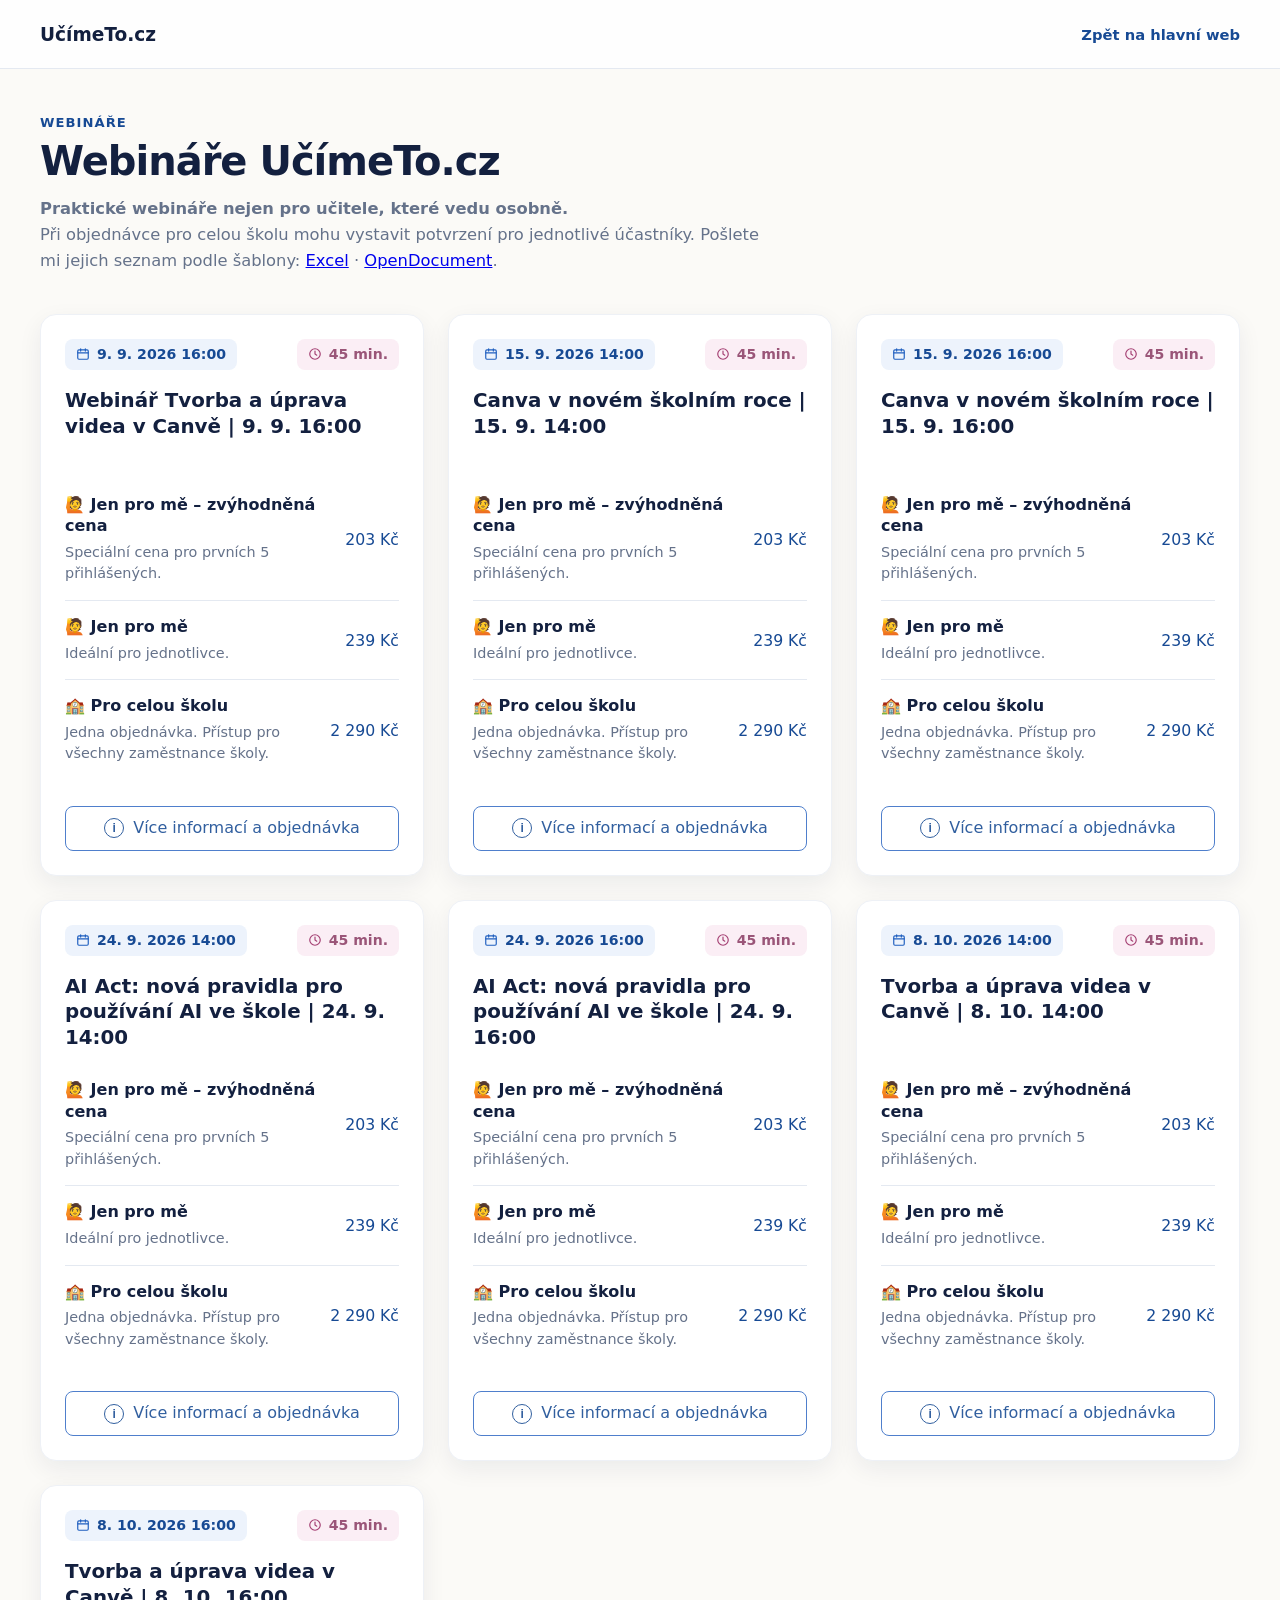
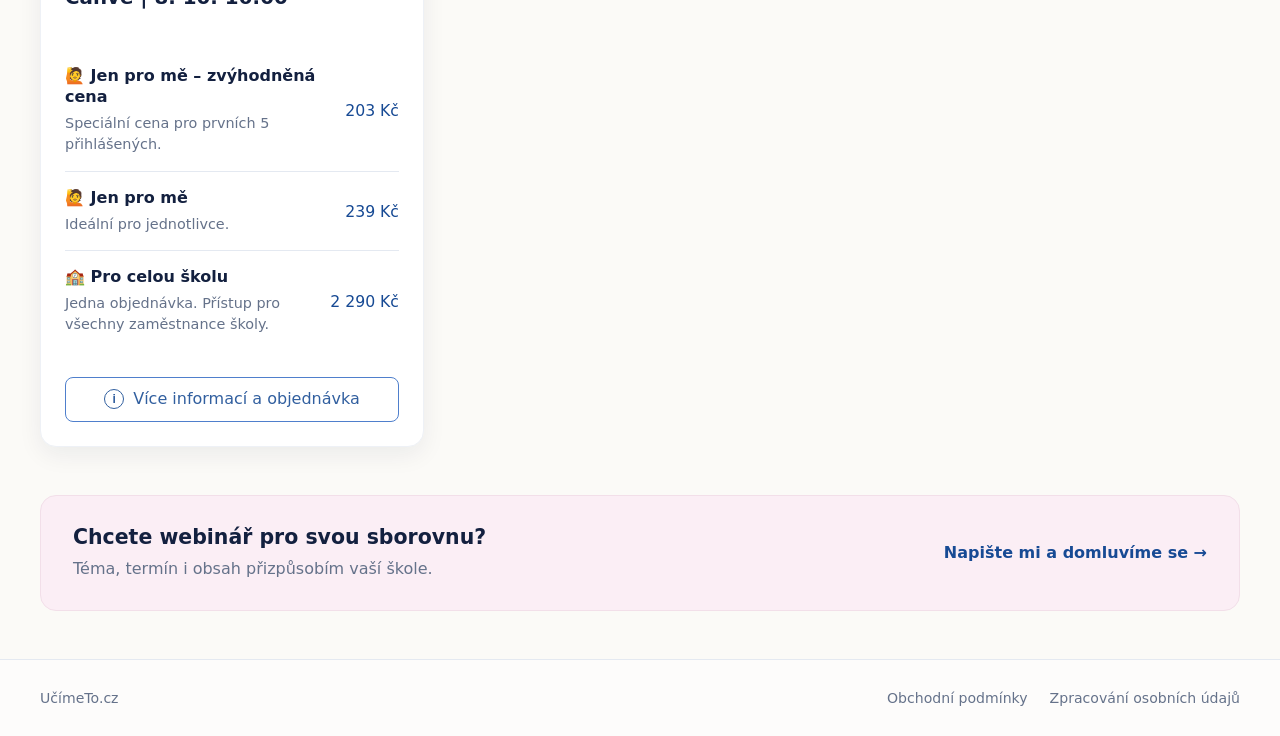
==== eshop/index.html @ ca3f1096 "Aktualizace e-shopu s webináři" ====
<!doctype html>
<html lang="cs">
<head>
  <meta charset="utf-8">
  <meta name="viewport" content="width=device-width, initial-scale=1">
  <title>Webináře | UčímeTo.cz</title>
  <link rel="stylesheet" href="css/style.css">
</head>
<body>
  <header class="site-header">
    <div class="site-header-inner">
      <a class="site-brand" href="https://ucimeto.cz/">UčímeTo.cz</a>
      <a class="site-back" href="https://ucimeto.cz/">Zpět na hlavní web</a>
    </div>
  </header>

  <section class="shop-intro">
    <div class="shop-intro-inner">
      <p class="shop-kicker">Webináře</p>
      <h1>Webináře UčímeTo.cz</h1>
      <p><strong>Praktické webináře nejen pro učitele, které vedu osobně.</strong></p>
      <p>Při objednávce pro celou školu mohu vystavit potvrzení pro jednotlivé účastníky. Pošlete mi jejich seznam podle šablony: <a href="https://github.com/vmanena/public/raw/refs/heads/main/skoleni/seznam_ucastniku.xlsx">Excel</a> · <a href="https://github.com/vmanena/public/raw/refs/heads/main/skoleni/seznam_ucastniku.ods">OpenDocument</a>.</p>
    </div>
  </section>

  <main class="webinars">
    <article class="webinar-card">
  <div class="webinar-meta">
    <div class="webinar-date">9. 9. 2026 16:00</div>
    <div class="webinar-duration">45 min.</div>
  </div>

  <h2 class="webinar-title">Webinář Tvorba a úprava videa v Canvě  | 9. 9. 16:00</h2>

  <div class="webinar-prices">
    <div class="webinar-price">
    <div class="variant-name">🙋 Jen pro mě – zvýhodněná cena</div>
    <div class="variant-description">Speciální cena pro prvních 5 přihlášených.</div>
    <div class="variant-price">203 Kč</div>
  </div>
    <div class="webinar-price">
    <div class="variant-name">🙋 Jen pro mě</div>
    <div class="variant-description">Ideální pro jednotlivce.</div>
    <div class="variant-price">239 Kč</div>
  </div>
    <div class="webinar-price">
    <div class="variant-name">🏫 Pro celou školu</div>
    <div class="variant-description">Jedna objednávka. Přístup pro všechny zaměstnance školy.</div>
    <div class="variant-price">2 290 Kč</div>
  </div>
  </div>

  <a
    class="webinar-button"
    href="https://form.simpleshop.cz/PrEo0"
    target="_blank"
    rel="noopener noreferrer"
  >
    Více informací a objednávka
  </a>
</article>
<article class="webinar-card">
  <div class="webinar-meta">
    <div class="webinar-date">15. 9. 2026 14:00</div>
    <div class="webinar-duration">45 min.</div>
  </div>

  <h2 class="webinar-title">Canva v novém školním roce | 15. 9. 14:00</h2>

  <div class="webinar-prices">
    <div class="webinar-price">
    <div class="variant-name">🙋 Jen pro mě – zvýhodněná cena</div>
    <div class="variant-description">Speciální cena pro prvních 5 přihlášených.</div>
    <div class="variant-price">203 Kč</div>
  </div>
    <div class="webinar-price">
    <div class="variant-name">🙋 Jen pro mě</div>
    <div class="variant-description">Ideální pro jednotlivce.</div>
    <div class="variant-price">239 Kč</div>
  </div>
    <div class="webinar-price">
    <div class="variant-name">🏫 Pro celou školu</div>
    <div class="variant-description">Jedna objednávka. Přístup pro všechny zaměstnance školy.</div>
    <div class="variant-price">2 290 Kč</div>
  </div>
  </div>

  <a
    class="webinar-button"
    href="https://form.simpleshop.cz/oPMVP"
    target="_blank"
    rel="noopener noreferrer"
  >
    Více informací a objednávka
  </a>
</article>
<article class="webinar-card">
  <div class="webinar-meta">
    <div class="webinar-date">15. 9. 2026 16:00</div>
    <div class="webinar-duration">45 min.</div>
  </div>

  <h2 class="webinar-title">Canva v novém školním roce | 15. 9. 16:00</h2>

  <div class="webinar-prices">
    <div class="webinar-price">
    <div class="variant-name">🙋 Jen pro mě – zvýhodněná cena</div>
    <div class="variant-description">Speciální cena pro prvních 5 přihlášených.</div>
    <div class="variant-price">203 Kč</div>
  </div>
    <div class="webinar-price">
    <div class="variant-name">🙋 Jen pro mě</div>
    <div class="variant-description">Ideální pro jednotlivce.</div>
    <div class="variant-price">239 Kč</div>
  </div>
    <div class="webinar-price">
    <div class="variant-name">🏫 Pro celou školu</div>
    <div class="variant-description">Jedna objednávka. Přístup pro všechny zaměstnance školy.</div>
    <div class="variant-price">2 290 Kč</div>
  </div>
  </div>

  <a
    class="webinar-button"
    href="https://form.simpleshop.cz/0MQA2"
    target="_blank"
    rel="noopener noreferrer"
  >
    Více informací a objednávka
  </a>
</article>
<article class="webinar-card">
  <div class="webinar-meta">
    <div class="webinar-date">24. 9. 2026 14:00</div>
    <div class="webinar-duration">45 min.</div>
  </div>

  <h2 class="webinar-title">AI Act: nová pravidla pro používání AI ve škole | 24. 9. 14:00</h2>

  <div class="webinar-prices">
    <div class="webinar-price">
    <div class="variant-name">🙋 Jen pro mě – zvýhodněná cena</div>
    <div class="variant-description">Speciální cena pro prvních 5 přihlášených.</div>
    <div class="variant-price">203 Kč</div>
  </div>
    <div class="webinar-price">
    <div class="variant-name">🙋 Jen pro mě</div>
    <div class="variant-description">Ideální pro jednotlivce.</div>
    <div class="variant-price">239 Kč</div>
  </div>
    <div class="webinar-price">
    <div class="variant-name">🏫 Pro celou školu</div>
    <div class="variant-description">Jedna objednávka. Přístup pro všechny zaměstnance školy.</div>
    <div class="variant-price">2 290 Kč</div>
  </div>
  </div>

  <a
    class="webinar-button"
    href="https://form.simpleshop.cz/YPbKl"
    target="_blank"
    rel="noopener noreferrer"
  >
    Více informací a objednávka
  </a>
</article>
<article class="webinar-card">
  <div class="webinar-meta">
    <div class="webinar-date">24. 9. 2026 16:00</div>
    <div class="webinar-duration">45 min.</div>
  </div>

  <h2 class="webinar-title">AI Act: nová pravidla pro používání AI ve škole | 24. 9. 16:00</h2>

  <div class="webinar-prices">
    <div class="webinar-price">
    <div class="variant-name">🙋 Jen pro mě – zvýhodněná cena</div>
    <div class="variant-description">Speciální cena pro prvních 5 přihlášených.</div>
    <div class="variant-price">203 Kč</div>
  </div>
    <div class="webinar-price">
    <div class="variant-name">🙋 Jen pro mě</div>
    <div class="variant-description">Ideální pro jednotlivce.</div>
    <div class="variant-price">239 Kč</div>
  </div>
    <div class="webinar-price">
    <div class="variant-name">🏫 Pro celou školu</div>
    <div class="variant-description">Jedna objednávka. Přístup pro všechny zaměstnance školy.</div>
    <div class="variant-price">2 290 Kč</div>
  </div>
  </div>

  <a
    class="webinar-button"
    href="https://form.simpleshop.cz/zQlRx"
    target="_blank"
    rel="noopener noreferrer"
  >
    Více informací a objednávka
  </a>
</article>
<article class="webinar-card">
  <div class="webinar-meta">
    <div class="webinar-date">8. 10. 2026 14:00</div>
    <div class="webinar-duration">45 min.</div>
  </div>

  <h2 class="webinar-title">Tvorba a úprava videa v Canvě | 8. 10. 14:00</h2>

  <div class="webinar-prices">
    <div class="webinar-price">
    <div class="variant-name">🙋 Jen pro mě – zvýhodněná cena</div>
    <div class="variant-description">Speciální cena pro prvních 5 přihlášených.</div>
    <div class="variant-price">203 Kč</div>
  </div>
    <div class="webinar-price">
    <div class="variant-name">🙋 Jen pro mě</div>
    <div class="variant-description">Ideální pro jednotlivce.</div>
    <div class="variant-price">239 Kč</div>
  </div>
    <div class="webinar-price">
    <div class="variant-name">🏫 Pro celou školu</div>
    <div class="variant-description">Jedna objednávka. Přístup pro všechny zaměstnance školy.</div>
    <div class="variant-price">2 290 Kč</div>
  </div>
  </div>

  <a
    class="webinar-button"
    href="https://form.simpleshop.cz/KbW2m"
    target="_blank"
    rel="noopener noreferrer"
  >
    Více informací a objednávka
  </a>
</article>
<article class="webinar-card">
  <div class="webinar-meta">
    <div class="webinar-date">8. 10. 2026 16:00</div>
    <div class="webinar-duration">45 min.</div>
  </div>

  <h2 class="webinar-title">Tvorba a úprava videa v Canvě | 8. 10. 16:00</h2>

  <div class="webinar-prices">
    <div class="webinar-price">
    <div class="variant-name">🙋 Jen pro mě – zvýhodněná cena</div>
    <div class="variant-description">Speciální cena pro prvních 5 přihlášených.</div>
    <div class="variant-price">203 Kč</div>
  </div>
    <div class="webinar-price">
    <div class="variant-name">🙋 Jen pro mě</div>
    <div class="variant-description">Ideální pro jednotlivce.</div>
    <div class="variant-price">239 Kč</div>
  </div>
    <div class="webinar-price">
    <div class="variant-name">🏫 Pro celou školu</div>
    <div class="variant-description">Jedna objednávka. Přístup pro všechny zaměstnance školy.</div>
    <div class="variant-price">2 290 Kč</div>
  </div>
  </div>

  <a
    class="webinar-button"
    href="https://form.simpleshop.cz/Aap6X"
    target="_blank"
    rel="noopener noreferrer"
  >
    Více informací a objednávka
  </a>
</article>

  </main>

  <section class="custom-webinar" aria-labelledby="custom-webinar-title">
    <div class="custom-webinar-inner">
      <div class="custom-webinar-copy">
        <h2 id="custom-webinar-title">Chcete webinář pro svou sborovnu?</h2>
        <p>Téma, termín i obsah přizpůsobím vaší škole.</p>
      </div>
      <a class="custom-webinar-link" href="https://manena.info/kontakt/">Napište mi a domluvíme se <span aria-hidden="true">→</span></a>
    </div>
  </section>

  <footer class="site-footer">
    <div class="site-footer-inner">
      <span>UčímeTo.cz</span>
      <nav class="footer-links" aria-label="Právní informace">
        <a href="obchodni-podminky.html">Obchodní podmínky</a>
        <a href="zpracovani-osobnich-udaju.html">Zpracování osobních údajů</a>
      </nav>
    </div>
  </footer>
</body>
</html>
---- eshop/css/style.css ----
* {
  box-sizing: border-box;
}

:root {
  --ink: #13203f;
  --blue: #1f5fbf;
  --blue-dark: #174a94;
  --blue-soft: #edf3fc;
  --pink: #9a5578;
  --pink-soft: #fbeef5;
  --text: #263247;
  --muted: #65728a;
  --line: #e4e9f1;
  --page: #fbfaf7;
  --card: #ffffff;
}

html {
  font-family: system-ui, -apple-system, BlinkMacSystemFont, "Segoe UI", sans-serif;
  color: var(--text);
  background: var(--page);
}

body {
  margin: 0;
  background: var(--page);
}

.site-header {
  border-bottom: 1px solid var(--line);
  background: rgba(255, 255, 255, 0.88);
}

.site-header-inner {
  width: min(1200px, calc(100% - 40px));
  min-height: 68px;
  margin: 0 auto;
  display: flex;
  align-items: center;
  justify-content: space-between;
  gap: 24px;
}

.site-brand {
  color: var(--ink);
  font-size: 1.16rem;
  font-weight: 800;
  text-decoration: none;
}

.site-back {
  color: var(--blue-dark);
  font-size: 0.92rem;
  font-weight: 600;
  text-decoration: none;
}

.site-back:hover {
  text-decoration: underline;
  text-underline-offset: 3px;
}

.shop-intro {
  padding: 46px 0 4px;
}

.shop-intro-inner {
  width: min(1200px, calc(100% - 40px));
  margin: 0 auto;
}

.shop-kicker {
  margin: 0 0 8px;
  color: var(--blue-dark);
  font-size: 0.82rem;
  font-weight: 750;
  letter-spacing: 0.08em;
  text-transform: uppercase;
}

.shop-intro h1 {
  margin: 0 0 12px;
  color: var(--ink);
  font-size: clamp(1.8rem, 4vw, 2.5rem);
  line-height: 1.15;
  letter-spacing: -0.025em;
}

.shop-intro p:not(.shop-kicker) {
  max-width: 720px;
  margin: 0;
  color: var(--muted);
  font-size: 1.02rem;
  line-height: 1.6;
}

.webinars {
  width: min(1200px, calc(100% - 40px));
  margin: 0 auto;
  padding: 36px 0 48px;
  display: grid;
  grid-template-columns: repeat(3, minmax(0, 1fr));
  gap: 24px;
  align-items: stretch;
}

.webinar-card {
  display: flex;
  flex-direction: column;
  min-width: 0;
  padding: 24px;
  background: var(--card);
  border: 1px solid #eef1f6;
  border-radius: 16px;
  box-shadow: 0 8px 24px rgba(19, 32, 63, 0.065);
}

.webinar-meta {
  display: flex;
  align-items: center;
  justify-content: space-between;
  gap: 12px;
  margin-bottom: 18px;
}

.webinar-date,
.webinar-duration {
  padding: 7px 11px;
  border-radius: 8px;
  font-size: 0.88rem;
  font-weight: 700;
  line-height: 1.2;
  white-space: nowrap;
}

.webinar-date {
  background: var(--blue-soft);
  color: var(--blue-dark);
}

.webinar-duration {
  margin-left: auto;
  background: var(--pink-soft);
  color: var(--pink);
}

.webinar-date::before,
.webinar-duration::before {
  content: "";
  display: inline-block;
  width: 14px;
  height: 14px;
  margin-right: 7px;
  vertical-align: -2px;
  background-repeat: no-repeat;
  background-position: center;
  background-size: contain;
}

.webinar-date::before {
  background-image: url("data:image/svg+xml,%3Csvg xmlns='http://www.w3.org/2000/svg' viewBox='0 0 24 24' fill='none' stroke='%231f5fbf' stroke-width='2' stroke-linecap='round' stroke-linejoin='round'%3E%3Crect x='3' y='5' width='18' height='16' rx='2'/%3E%3Cpath d='M16 3v4M8 3v4M3 10h18'/%3E%3C/svg%3E");
}

.webinar-duration::before {
  background-image: url("data:image/svg+xml,%3Csvg xmlns='http://www.w3.org/2000/svg' viewBox='0 0 24 24' fill='none' stroke='%23a43f72' stroke-width='2' stroke-linecap='round' stroke-linejoin='round'%3E%3Ccircle cx='12' cy='12' r='9'/%3E%3Cpath d='M12 7v5l3 2'/%3E%3C/svg%3E");
}

.webinar-title {
  min-height: 3.9em;
  margin: 0 0 28px;
  font-size: 1.24rem;
  line-height: 1.3;
  color: var(--ink);
  font-weight: 740;
}

.webinar-prices {
  margin-bottom: 26px;
}

.webinar-price {
  display: grid;
  grid-template-columns: minmax(0, 1fr) auto;
  column-gap: 18px;
  row-gap: 3px;
  align-items: start;
  padding: 15px 0;
  border-top: 1px solid var(--line);
}

.webinar-price:first-child {
  padding-top: 0;
  border-top: 0;
}

.variant-name {
  grid-column: 1;
  grid-row: 1;
  margin-bottom: 2px;
  color: var(--ink);
  font-weight: 700;
  line-height: 1.35;
}

.variant-description {
  grid-column: 1;
  grid-row: 2;
  color: var(--muted);
  font-size: 0.9rem;
  line-height: 1.5;
}

.variant-price {
  grid-column: 2;
  grid-row: 1 / span 2;
  align-self: center;
  white-space: nowrap;
  font-size: 0.98rem;
  font-weight: 400;
  color: var(--blue-dark);
}

.webinar-button {
  display: flex;
  align-items: center;
  justify-content: center;
  gap: 9px;
  margin-top: auto;
  padding: 11px 16px;
  border: 1px solid #4f7fcc;
  border-radius: 8px;
  background: transparent;
  color: #315f9f;
  font-weight: 500;
  line-height: 1.3;
  text-align: center;
  text-decoration: none;
  transition: background-color 0.15s ease, border-color 0.15s ease, color 0.15s ease, transform 0.15s ease;
}

.webinar-button::before {
  content: "i";
  display: inline-grid;
  place-items: center;
  width: 18px;
  height: 18px;
  flex: 0 0 18px;
  border: 1.4px solid currentColor;
  border-radius: 50%;
  font-family: Arial, sans-serif;
  font-size: 12px;
  font-weight: 700;
  font-style: normal;
  line-height: 1;
}

.webinar-button:hover {
  background: #f4f7fc;
  border-color: var(--blue);
  color: var(--blue-dark);
  transform: translateY(-1px);
}

.webinar-button:focus-visible {
  outline: 3px solid #c9daf4;
  outline-offset: 3px;
}

.custom-webinar {
  width: min(1200px, calc(100% - 40px));
  margin: 0 auto 48px;
}

.custom-webinar-inner {
  display: flex;
  align-items: center;
  justify-content: space-between;
  gap: 32px;
  padding: 28px 32px;
  border: 1px solid #f2dfe9;
  border-radius: 16px;
  background: var(--pink-soft);
}

.custom-webinar-copy h2 {
  margin: 0 0 7px;
  color: var(--ink);
  font-size: 1.28rem;
  line-height: 1.3;
}

.custom-webinar-copy p {
  margin: 0;
  color: var(--muted);
  line-height: 1.55;
}

.custom-webinar-link {
  flex: 0 0 auto;
  color: var(--blue-dark);
  font-weight: 600;
  text-decoration: none;
  white-space: nowrap;
}

.custom-webinar-link:hover {
  text-decoration: underline;
  text-underline-offset: 4px;
}

.custom-webinar-link:focus-visible {
  outline: 3px solid #c9daf4;
  outline-offset: 4px;
  border-radius: 3px;
}

.site-footer {
  margin-top: 12px;
  border-top: 1px solid var(--line);
  background: rgba(255, 255, 255, 0.55);
}

.site-footer-inner {
  width: min(1200px, calc(100% - 40px));
  min-height: 76px;
  margin: 0 auto;
  display: flex;
  align-items: center;
  justify-content: space-between;
  gap: 24px;
  color: var(--muted);
  font-size: 0.88rem;
}

.footer-links {
  display: flex;
  flex-wrap: wrap;
  justify-content: flex-end;
  gap: 10px 22px;
}

.footer-links a {
  color: var(--muted);
  text-decoration: none;
}

.footer-links a:hover {
  color: var(--blue-dark);
  text-decoration: underline;
  text-underline-offset: 3px;
}

@media (max-width: 900px) {
  .webinars {
    grid-template-columns: repeat(2, minmax(0, 1fr));
  }
}

@media (max-width: 620px) {
  .site-header-inner,
  .shop-intro-inner,
  .custom-webinar,
  .site-footer-inner {
    width: min(100% - 28px, 560px);
  }

  .site-header-inner {
    min-height: 60px;
  }

  .site-back {
    font-size: 0.84rem;
  }

  .shop-intro {
    padding-top: 32px;
  }

  .webinars {
    width: min(100% - 28px, 560px);
    padding: 28px 0;
    grid-template-columns: 1fr;
    gap: 18px;
  }

  .webinar-card {
    padding: 20px;
    border-radius: 14px;
  }

  .webinar-meta {
    flex-wrap: wrap;
  }

  .webinar-title {
    min-height: 0;
    margin-bottom: 24px;
    font-size: 1.18rem;
  }

  .webinar-price {
    grid-template-columns: 1fr;
  }

  .variant-price {
    grid-column: 1;
    grid-row: 3;
    justify-self: start;
    margin-top: 5px;
  }

  .custom-webinar {
    margin-bottom: 32px;
  }

  .custom-webinar-inner {
    padding: 22px 20px;
    flex-direction: column;
    align-items: flex-start;
    gap: 18px;
    border-radius: 14px;
  }

  .custom-webinar-copy h2 {
    font-size: 1.18rem;
  }

  .custom-webinar-link {
    white-space: normal;
  }

  .site-footer-inner {
    min-height: 0;
    padding: 22px 0;
    flex-direction: column;
    align-items: flex-start;
    gap: 12px;
  }

  .footer-links {
    justify-content: flex-start;
  }
}
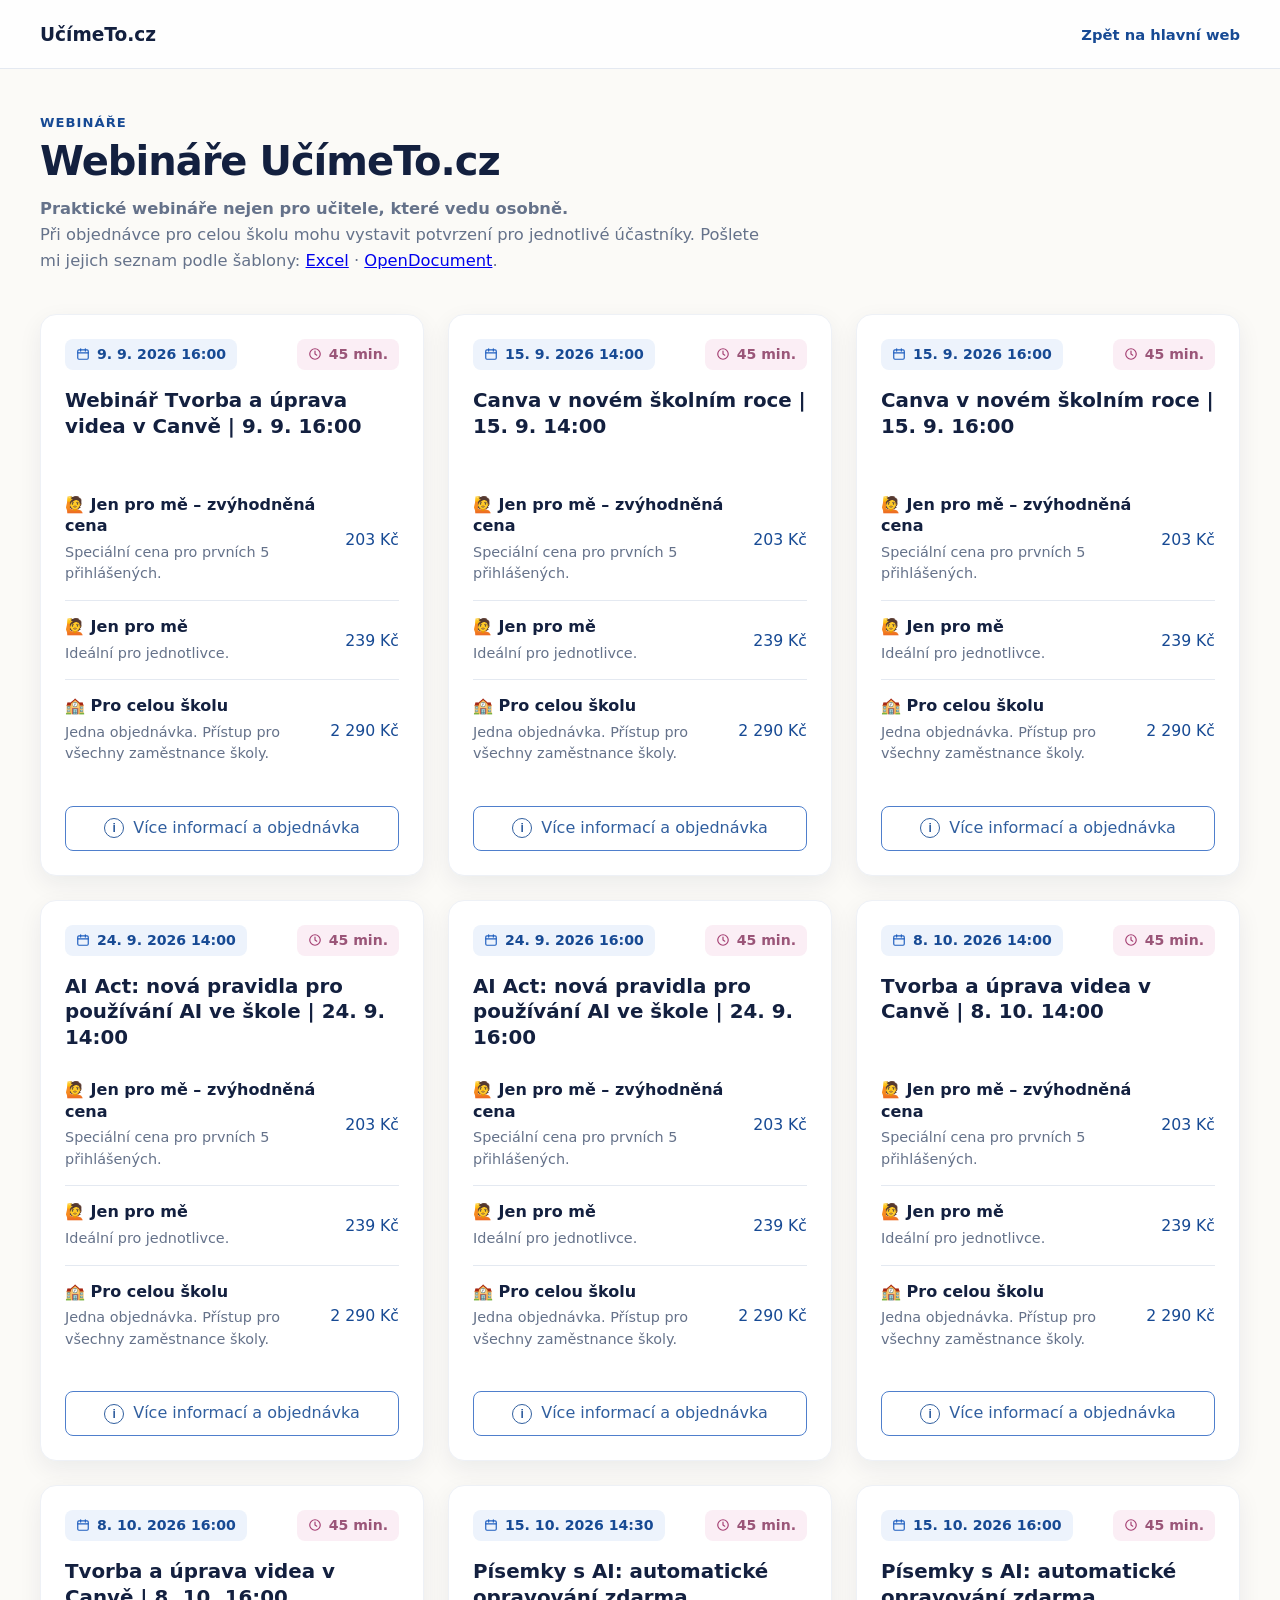
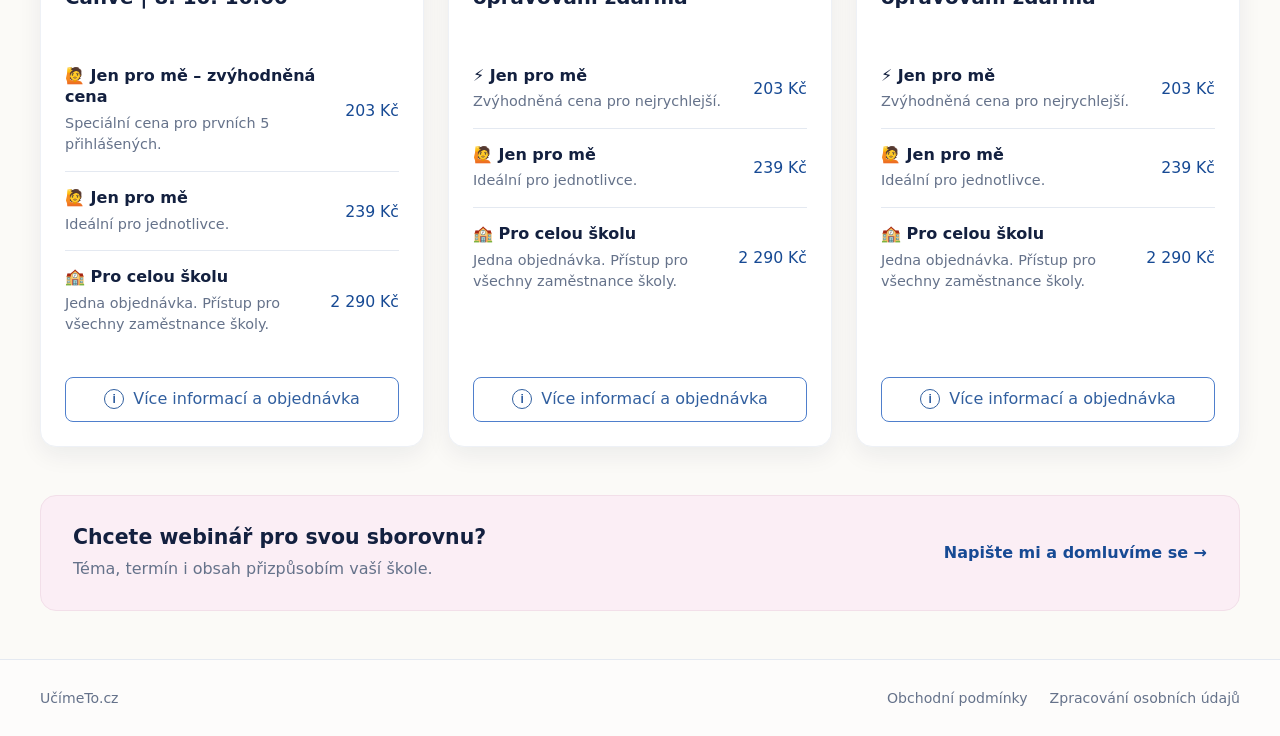
==== commit fe6f6acd: "Aktualizace e-shopu s webináři" ====
--- a/eshop/index.html
+++ b/eshop/index.html
@@ -269,6 +269,76 @@
     Více informací a objednávka
   </a>
 </article>
+<article class="webinar-card">
+  <div class="webinar-meta">
+    <div class="webinar-date">15. 10. 2026 14:30</div>
+    <div class="webinar-duration">45 min.</div>
+  </div>
+
+  <h2 class="webinar-title">Písemky s AI: automatické opravování zdarma</h2>
+
+  <div class="webinar-prices">
+    <div class="webinar-price">
+    <div class="variant-name">⚡ Jen pro mě</div>
+    <div class="variant-description">Zvýhodněná cena pro nejrychlejší.</div>
+    <div class="variant-price">203 Kč</div>
+  </div>
+    <div class="webinar-price">
+    <div class="variant-name">🙋 Jen pro mě</div>
+    <div class="variant-description">Ideální pro jednotlivce.</div>
+    <div class="variant-price">239 Kč</div>
+  </div>
+    <div class="webinar-price">
+    <div class="variant-name">🏫 Pro celou školu</div>
+    <div class="variant-description">Jedna objednávka. Přístup pro všechny zaměstnance školy.</div>
+    <div class="variant-price">2 290 Kč</div>
+  </div>
+  </div>
+
+  <a
+    class="webinar-button"
+    href="https://form.simpleshop.cz/M3KkR"
+    target="_blank"
+    rel="noopener noreferrer"
+  >
+    Více informací a objednávka
+  </a>
+</article>
+<article class="webinar-card">
+  <div class="webinar-meta">
+    <div class="webinar-date">15. 10. 2026 16:00</div>
+    <div class="webinar-duration">45 min.</div>
+  </div>
+
+  <h2 class="webinar-title">Písemky s AI: automatické opravování zdarma</h2>
+
+  <div class="webinar-prices">
+    <div class="webinar-price">
+    <div class="variant-name">⚡ Jen pro mě</div>
+    <div class="variant-description">Zvýhodněná cena pro nejrychlejší.</div>
+    <div class="variant-price">203 Kč</div>
+  </div>
+    <div class="webinar-price">
+    <div class="variant-name">🙋 Jen pro mě</div>
+    <div class="variant-description">Ideální pro jednotlivce.</div>
+    <div class="variant-price">239 Kč</div>
+  </div>
+    <div class="webinar-price">
+    <div class="variant-name">🏫 Pro celou školu</div>
+    <div class="variant-description">Jedna objednávka. Přístup pro všechny zaměstnance školy.</div>
+    <div class="variant-price">2 290 Kč</div>
+  </div>
+  </div>
+
+  <a
+    class="webinar-button"
+    href="https://form.simpleshop.cz/a0JVp"
+    target="_blank"
+    rel="noopener noreferrer"
+  >
+    Více informací a objednávka
+  </a>
+</article>
 
   </main>
 
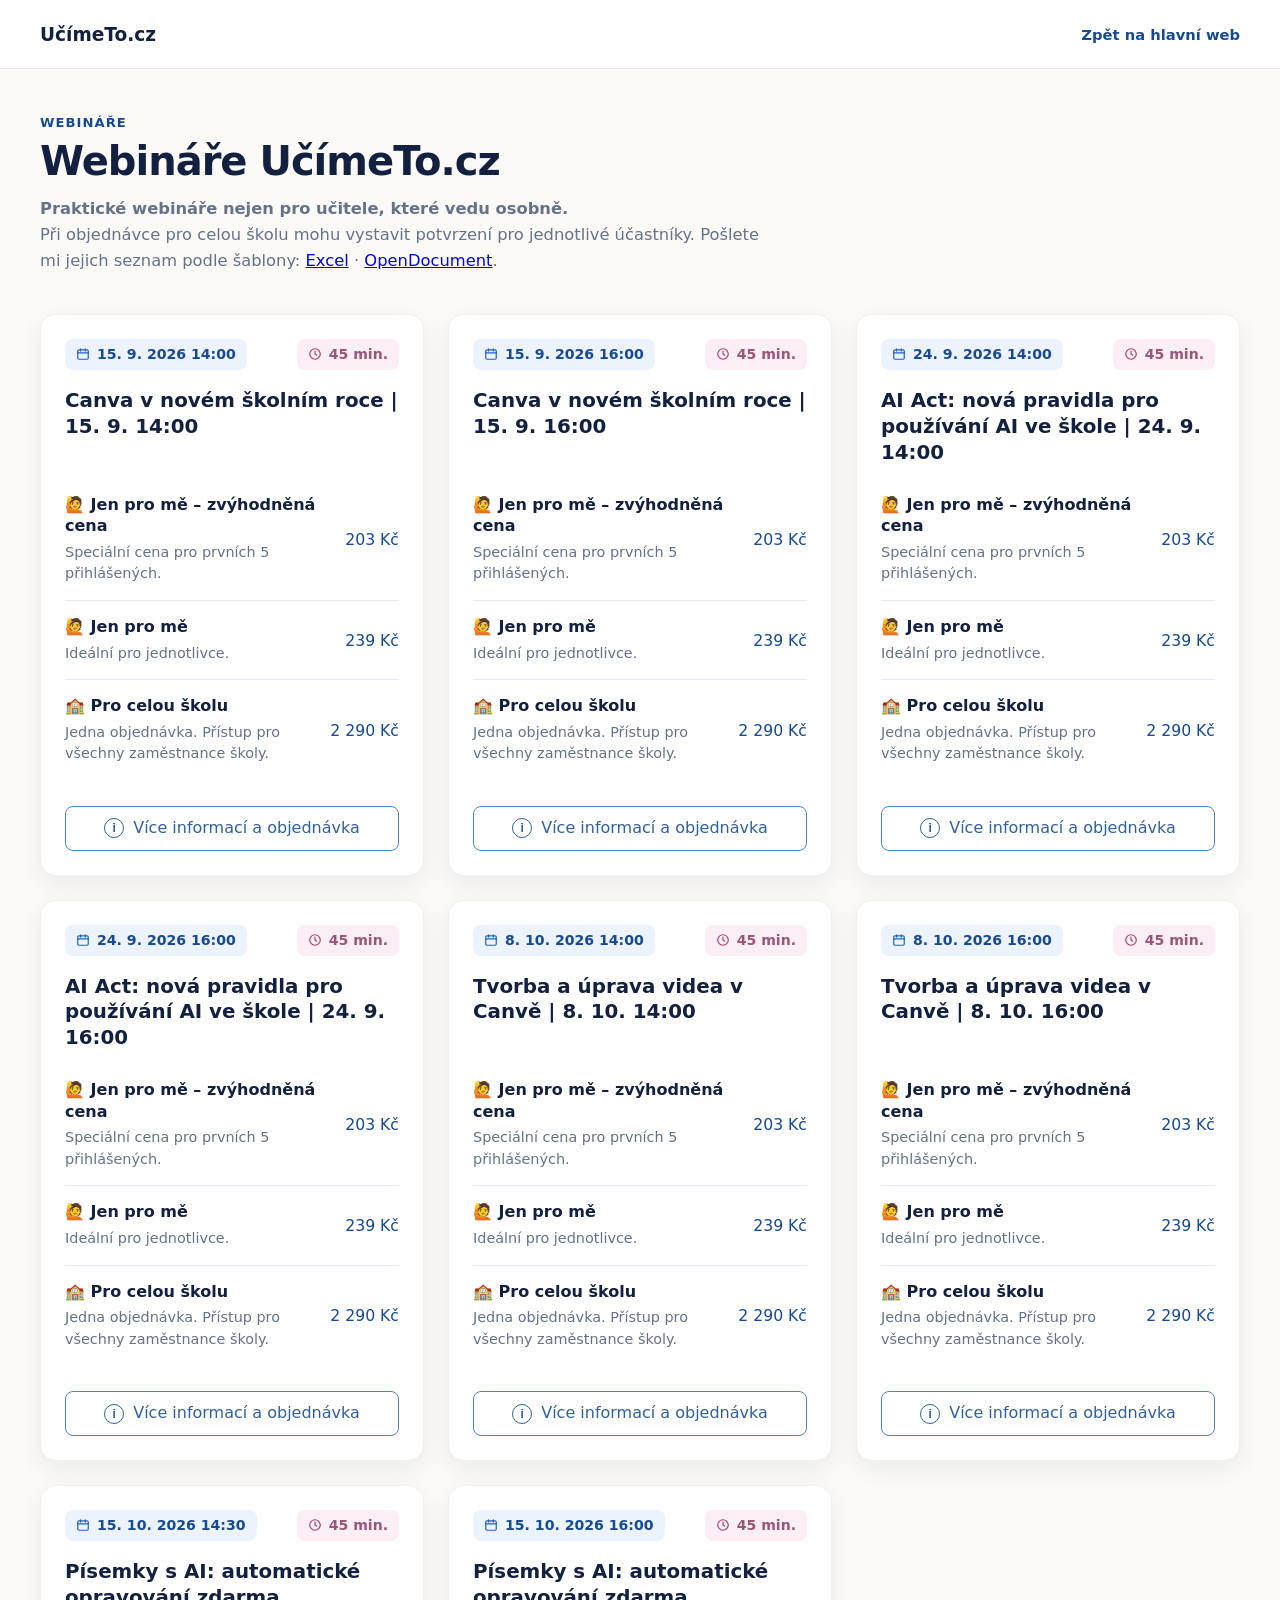
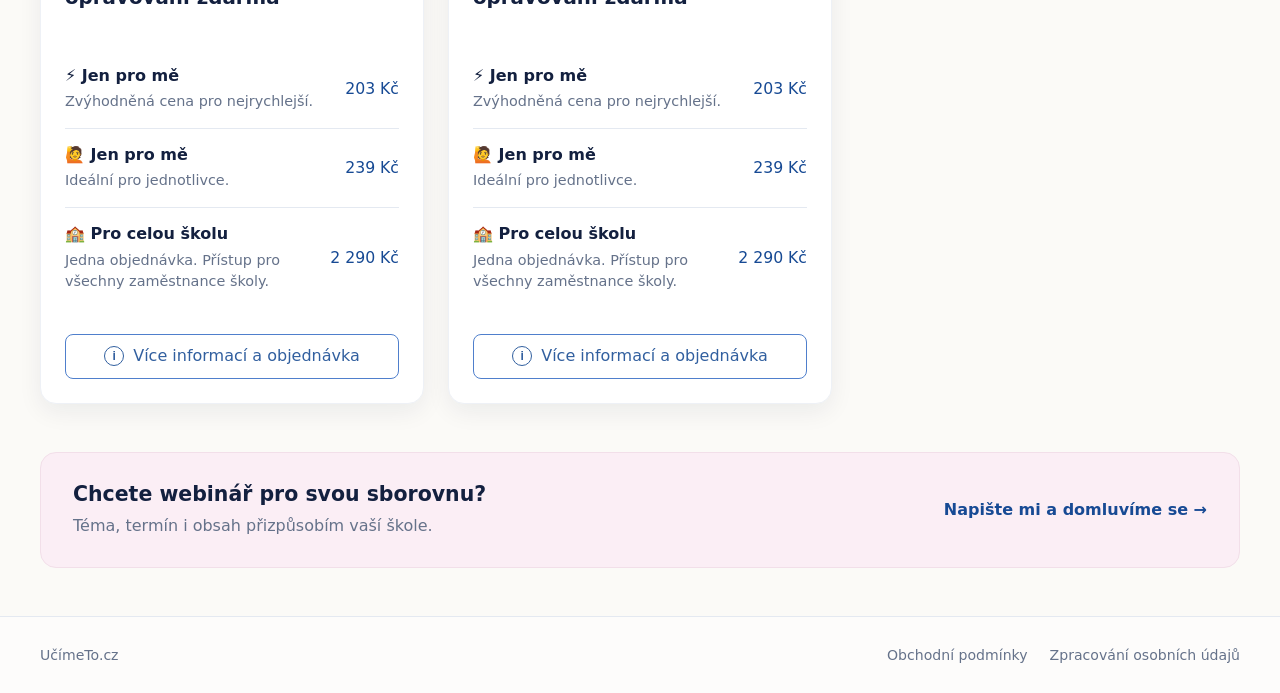
==== commit 83d08364: "Aktualizace e-shopu s webináři" ====
--- a/eshop/index.html
+++ b/eshop/index.html
@@ -26,41 +26,6 @@
   <main class="webinars">
     <article class="webinar-card">
   <div class="webinar-meta">
-    <div class="webinar-date">9. 9. 2026 16:00</div>
-    <div class="webinar-duration">45 min.</div>
-  </div>
-
-  <h2 class="webinar-title">Webinář Tvorba a úprava videa v Canvě  | 9. 9. 16:00</h2>
-
-  <div class="webinar-prices">
-    <div class="webinar-price">
-    <div class="variant-name">🙋 Jen pro mě – zvýhodněná cena</div>
-    <div class="variant-description">Speciální cena pro prvních 5 přihlášených.</div>
-    <div class="variant-price">203 Kč</div>
-  </div>
-    <div class="webinar-price">
-    <div class="variant-name">🙋 Jen pro mě</div>
-    <div class="variant-description">Ideální pro jednotlivce.</div>
-    <div class="variant-price">239 Kč</div>
-  </div>
-    <div class="webinar-price">
-    <div class="variant-name">🏫 Pro celou školu</div>
-    <div class="variant-description">Jedna objednávka. Přístup pro všechny zaměstnance školy.</div>
-    <div class="variant-price">2 290 Kč</div>
-  </div>
-  </div>
-
-  <a
-    class="webinar-button"
-    href="https://form.simpleshop.cz/PrEo0"
-    target="_blank"
-    rel="noopener noreferrer"
-  >
-    Více informací a objednávka
-  </a>
-</article>
-<article class="webinar-card">
-  <div class="webinar-meta">
     <div class="webinar-date">15. 9. 2026 14:00</div>
     <div class="webinar-duration">45 min.</div>
   </div>
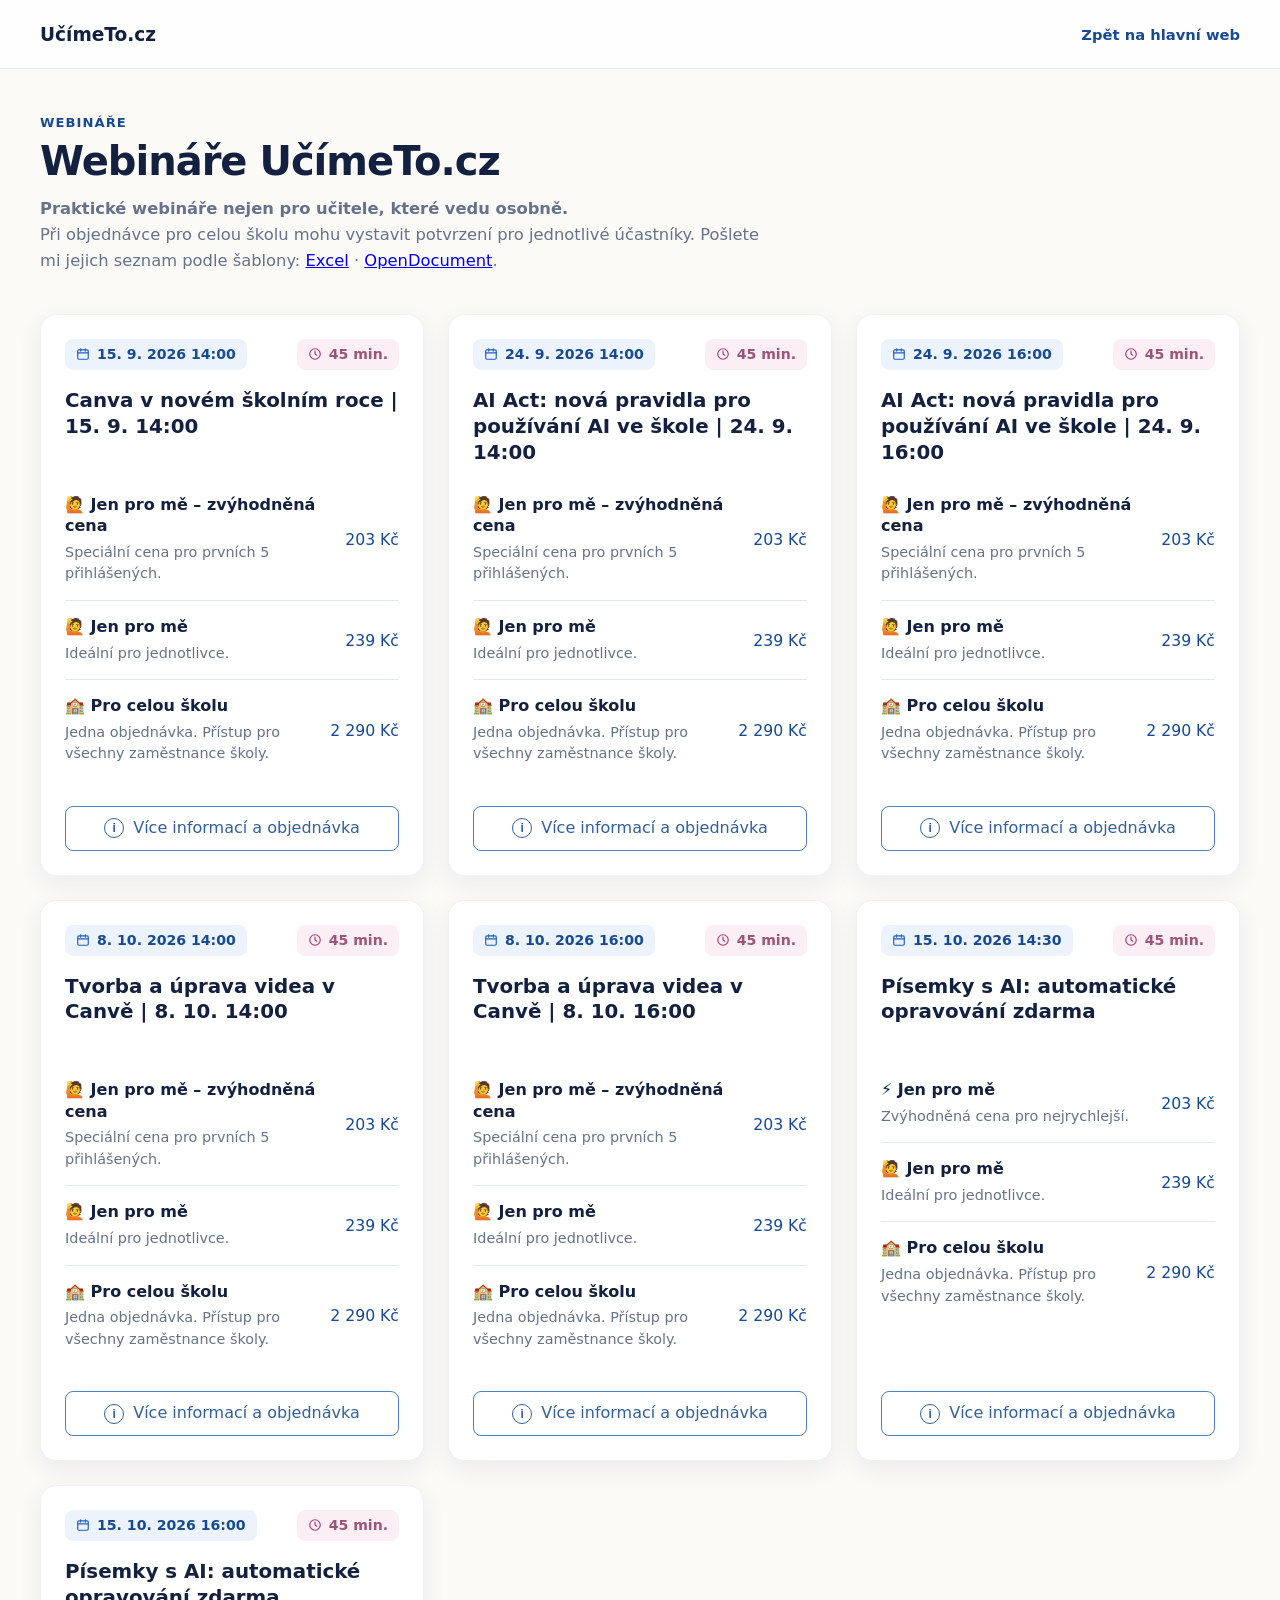
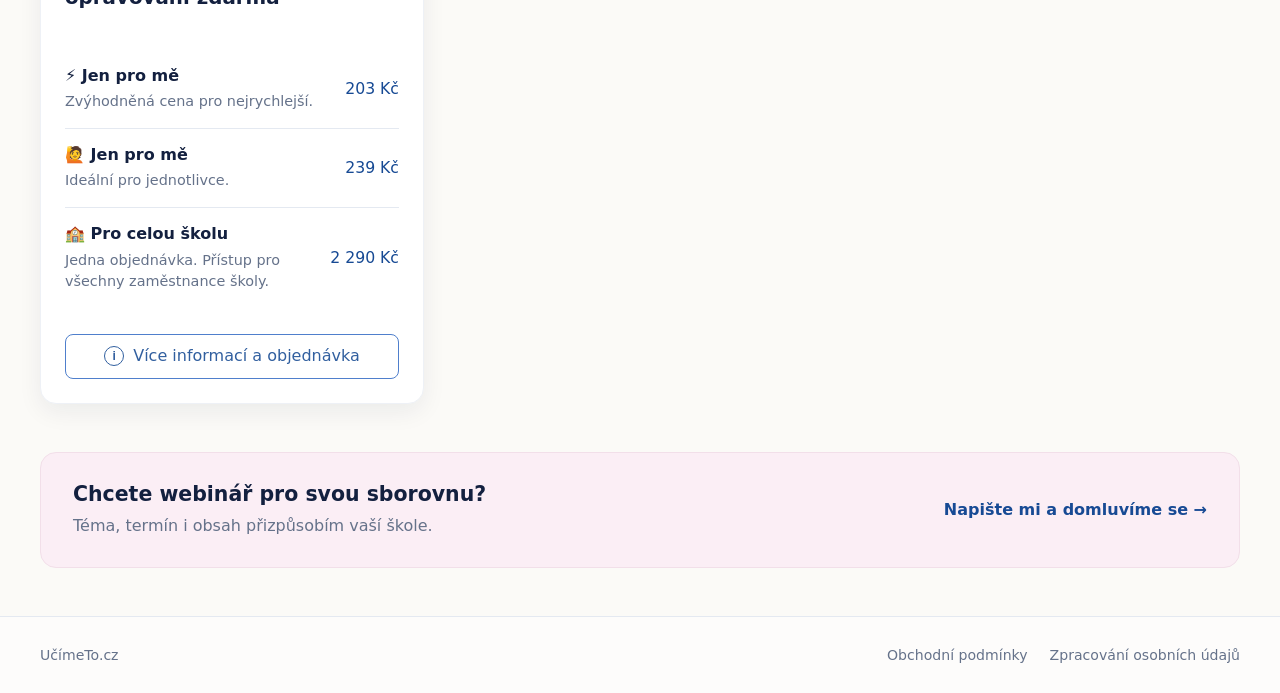
==== commit d45ddc84: "Aktualizace e-shopu s webináři" ====
--- a/eshop/index.html
+++ b/eshop/index.html
@@ -61,41 +61,6 @@
 </article>
 <article class="webinar-card">
   <div class="webinar-meta">
-    <div class="webinar-date">15. 9. 2026 16:00</div>
-    <div class="webinar-duration">45 min.</div>
-  </div>
-
-  <h2 class="webinar-title">Canva v novém školním roce | 15. 9. 16:00</h2>
-
-  <div class="webinar-prices">
-    <div class="webinar-price">
-    <div class="variant-name">🙋 Jen pro mě – zvýhodněná cena</div>
-    <div class="variant-description">Speciální cena pro prvních 5 přihlášených.</div>
-    <div class="variant-price">203 Kč</div>
-  </div>
-    <div class="webinar-price">
-    <div class="variant-name">🙋 Jen pro mě</div>
-    <div class="variant-description">Ideální pro jednotlivce.</div>
-    <div class="variant-price">239 Kč</div>
-  </div>
-    <div class="webinar-price">
-    <div class="variant-name">🏫 Pro celou školu</div>
-    <div class="variant-description">Jedna objednávka. Přístup pro všechny zaměstnance školy.</div>
-    <div class="variant-price">2 290 Kč</div>
-  </div>
-  </div>
-
-  <a
-    class="webinar-button"
-    href="https://form.simpleshop.cz/0MQA2"
-    target="_blank"
-    rel="noopener noreferrer"
-  >
-    Více informací a objednávka
-  </a>
-</article>
-<article class="webinar-card">
-  <div class="webinar-meta">
     <div class="webinar-date">24. 9. 2026 14:00</div>
     <div class="webinar-duration">45 min.</div>
   </div>
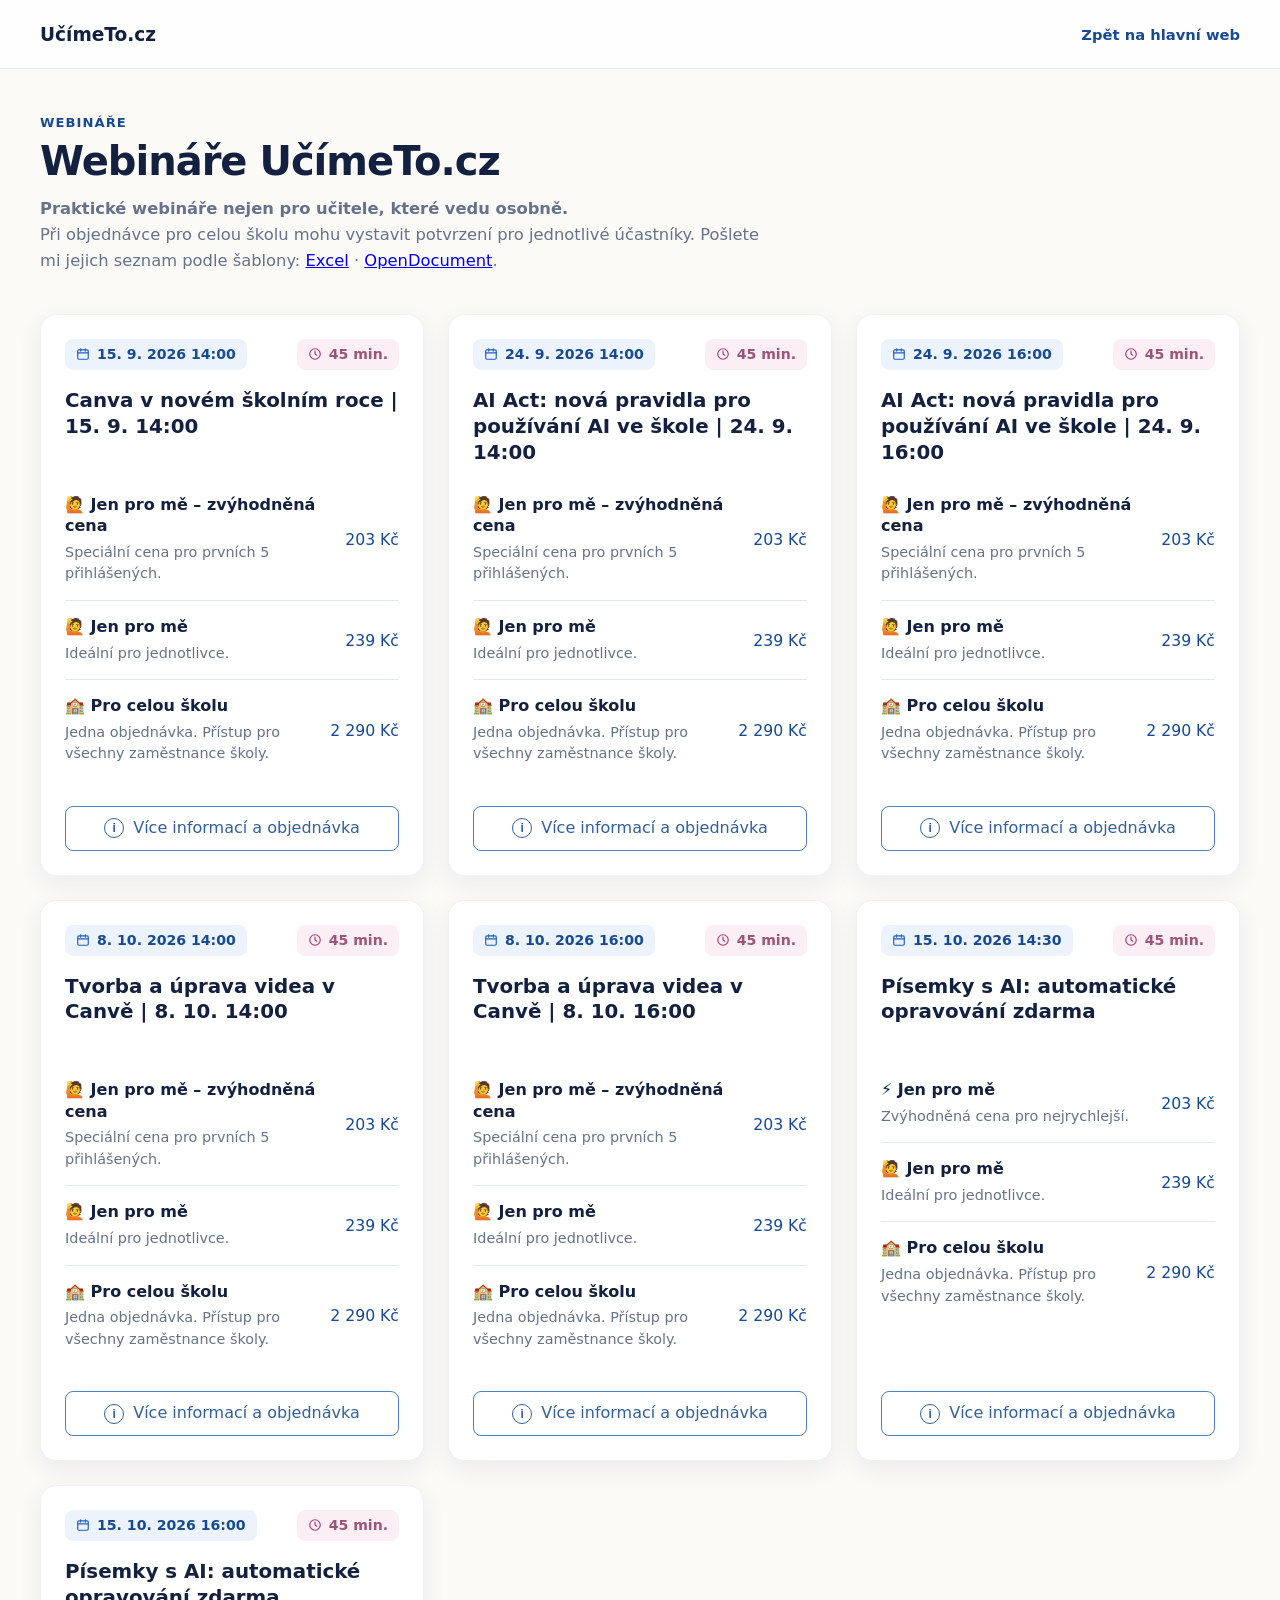
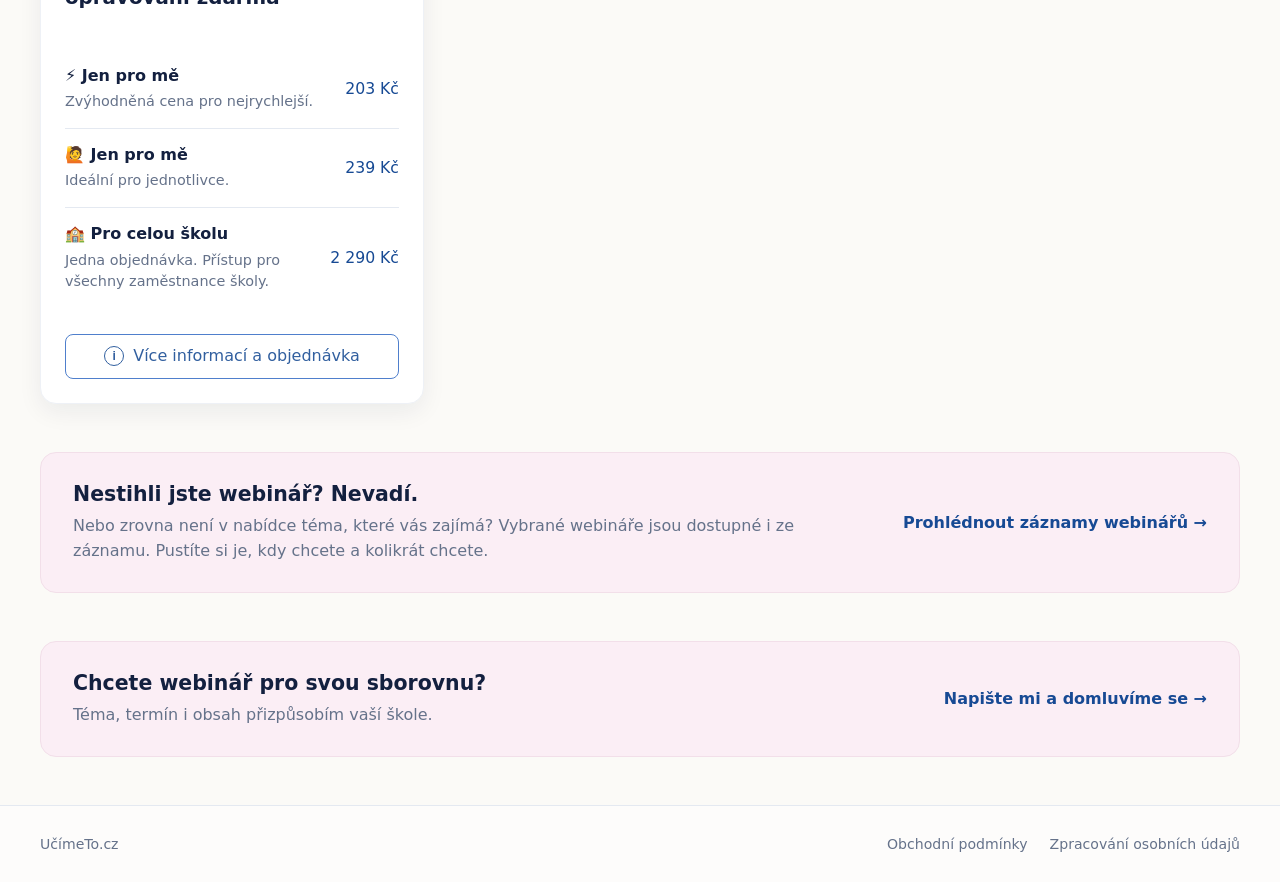
==== commit ff88fb18: "Aktualizace e-shopu s webináři" ====
--- a/eshop/index.html
+++ b/eshop/index.html
@@ -272,6 +272,16 @@
 
   </main>
 
+  <section class="custom-webinar" aria-labelledby="recordings-title">
+    <div class="custom-webinar-inner">
+      <div class="custom-webinar-copy">
+        <h2 id="recordings-title">Nestihli jste webinář? Nevadí.</h2>
+        <p>Nebo zrovna není v nabídce téma, které vás zajímá? Vybrané webináře jsou dostupné i ze záznamu. Pustíte si je, kdy chcete a kolikrát chcete.</p>
+      </div>
+      <a class="custom-webinar-link" href="https://manena.info/webinare/#zaznamy">Prohlédnout záznamy webinářů <span aria-hidden="true">→</span></a>
+    </div>
+  </section>
+
   <section class="custom-webinar" aria-labelledby="custom-webinar-title">
     <div class="custom-webinar-inner">
       <div class="custom-webinar-copy">
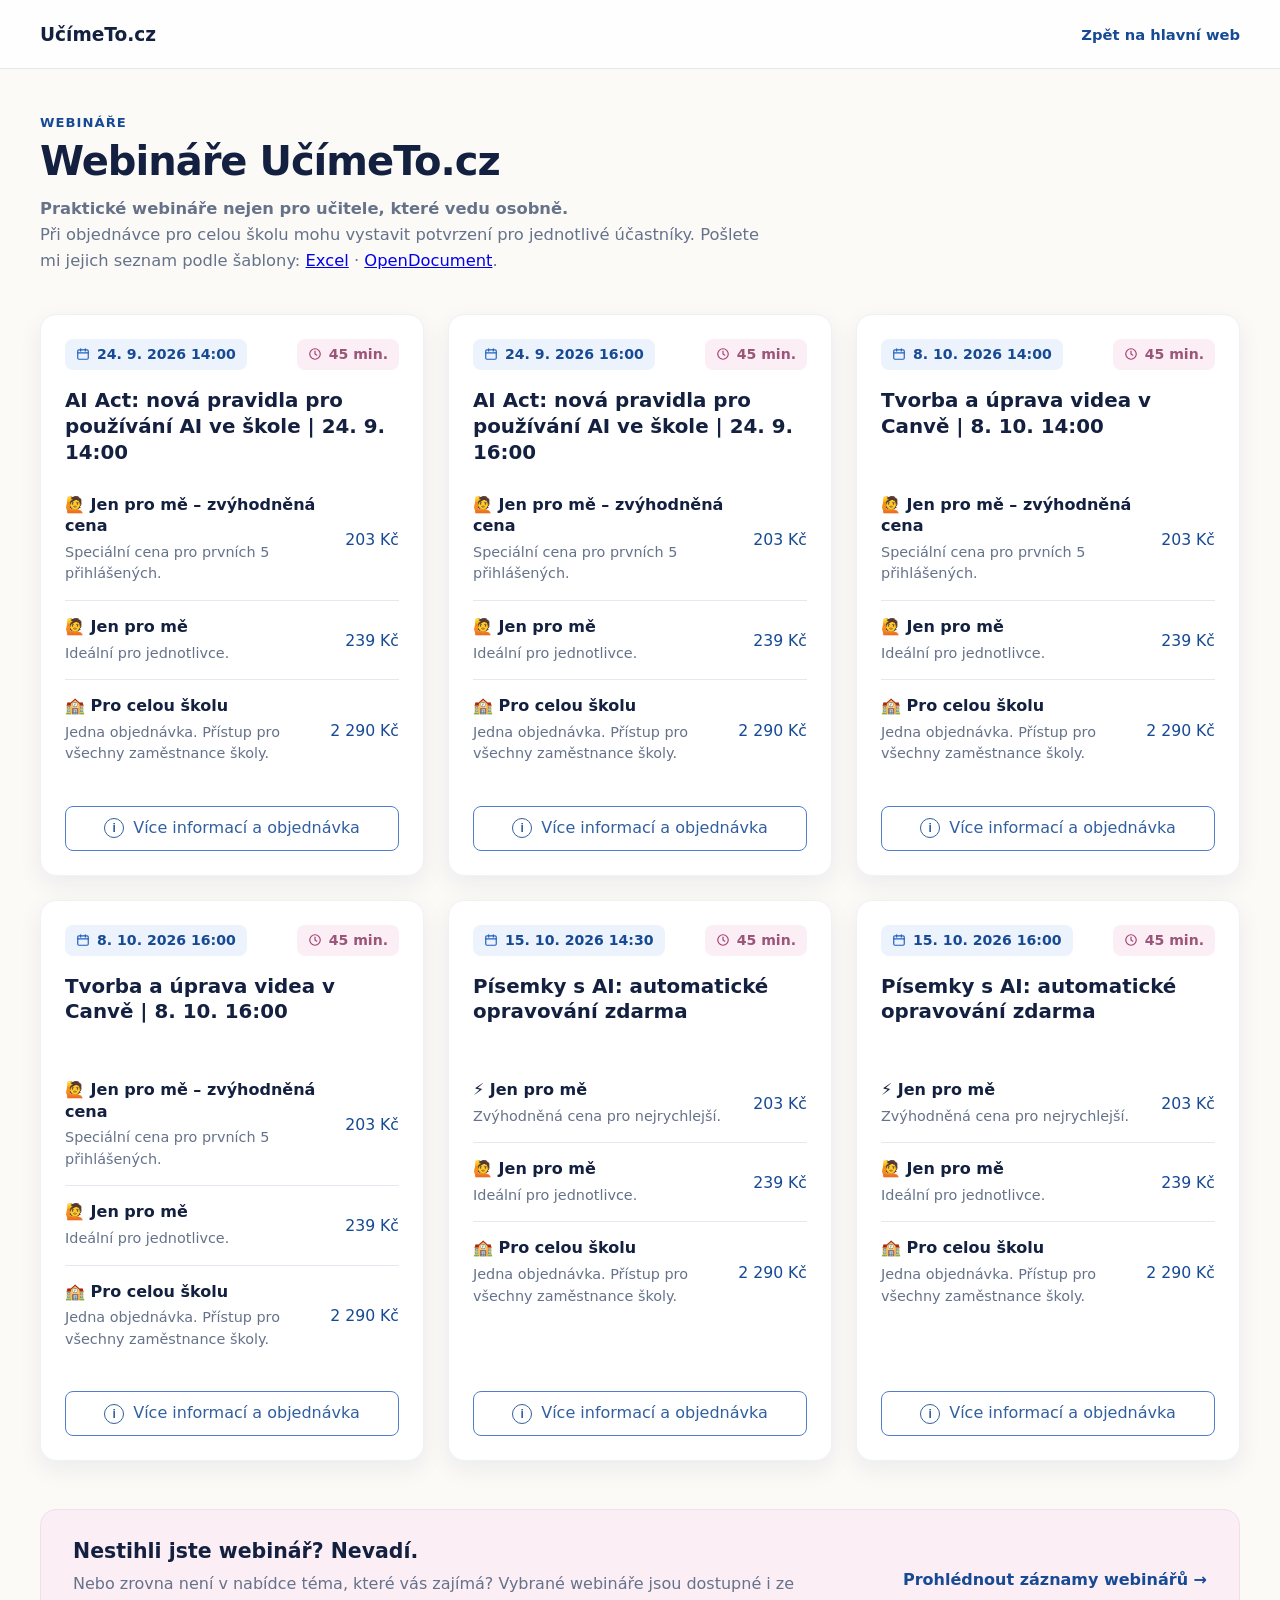
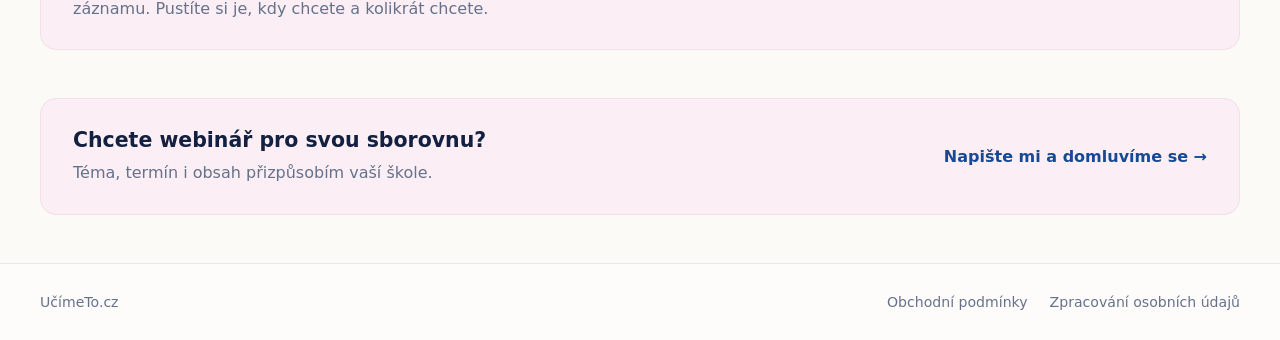
==== commit 1750df77: "Aktualizace e-shopu s webináři" ====
--- a/eshop/index.html
+++ b/eshop/index.html
@@ -26,41 +26,6 @@
   <main class="webinars">
     <article class="webinar-card">
   <div class="webinar-meta">
-    <div class="webinar-date">15. 9. 2026 14:00</div>
-    <div class="webinar-duration">45 min.</div>
-  </div>
-
-  <h2 class="webinar-title">Canva v novém školním roce | 15. 9. 14:00</h2>
-
-  <div class="webinar-prices">
-    <div class="webinar-price">
-    <div class="variant-name">🙋 Jen pro mě – zvýhodněná cena</div>
-    <div class="variant-description">Speciální cena pro prvních 5 přihlášených.</div>
-    <div class="variant-price">203 Kč</div>
-  </div>
-    <div class="webinar-price">
-    <div class="variant-name">🙋 Jen pro mě</div>
-    <div class="variant-description">Ideální pro jednotlivce.</div>
-    <div class="variant-price">239 Kč</div>
-  </div>
-    <div class="webinar-price">
-    <div class="variant-name">🏫 Pro celou školu</div>
-    <div class="variant-description">Jedna objednávka. Přístup pro všechny zaměstnance školy.</div>
-    <div class="variant-price">2 290 Kč</div>
-  </div>
-  </div>
-
-  <a
-    class="webinar-button"
-    href="https://form.simpleshop.cz/oPMVP"
-    target="_blank"
-    rel="noopener noreferrer"
-  >
-    Více informací a objednávka
-  </a>
-</article>
-<article class="webinar-card">
-  <div class="webinar-meta">
     <div class="webinar-date">24. 9. 2026 14:00</div>
     <div class="webinar-duration">45 min.</div>
   </div>
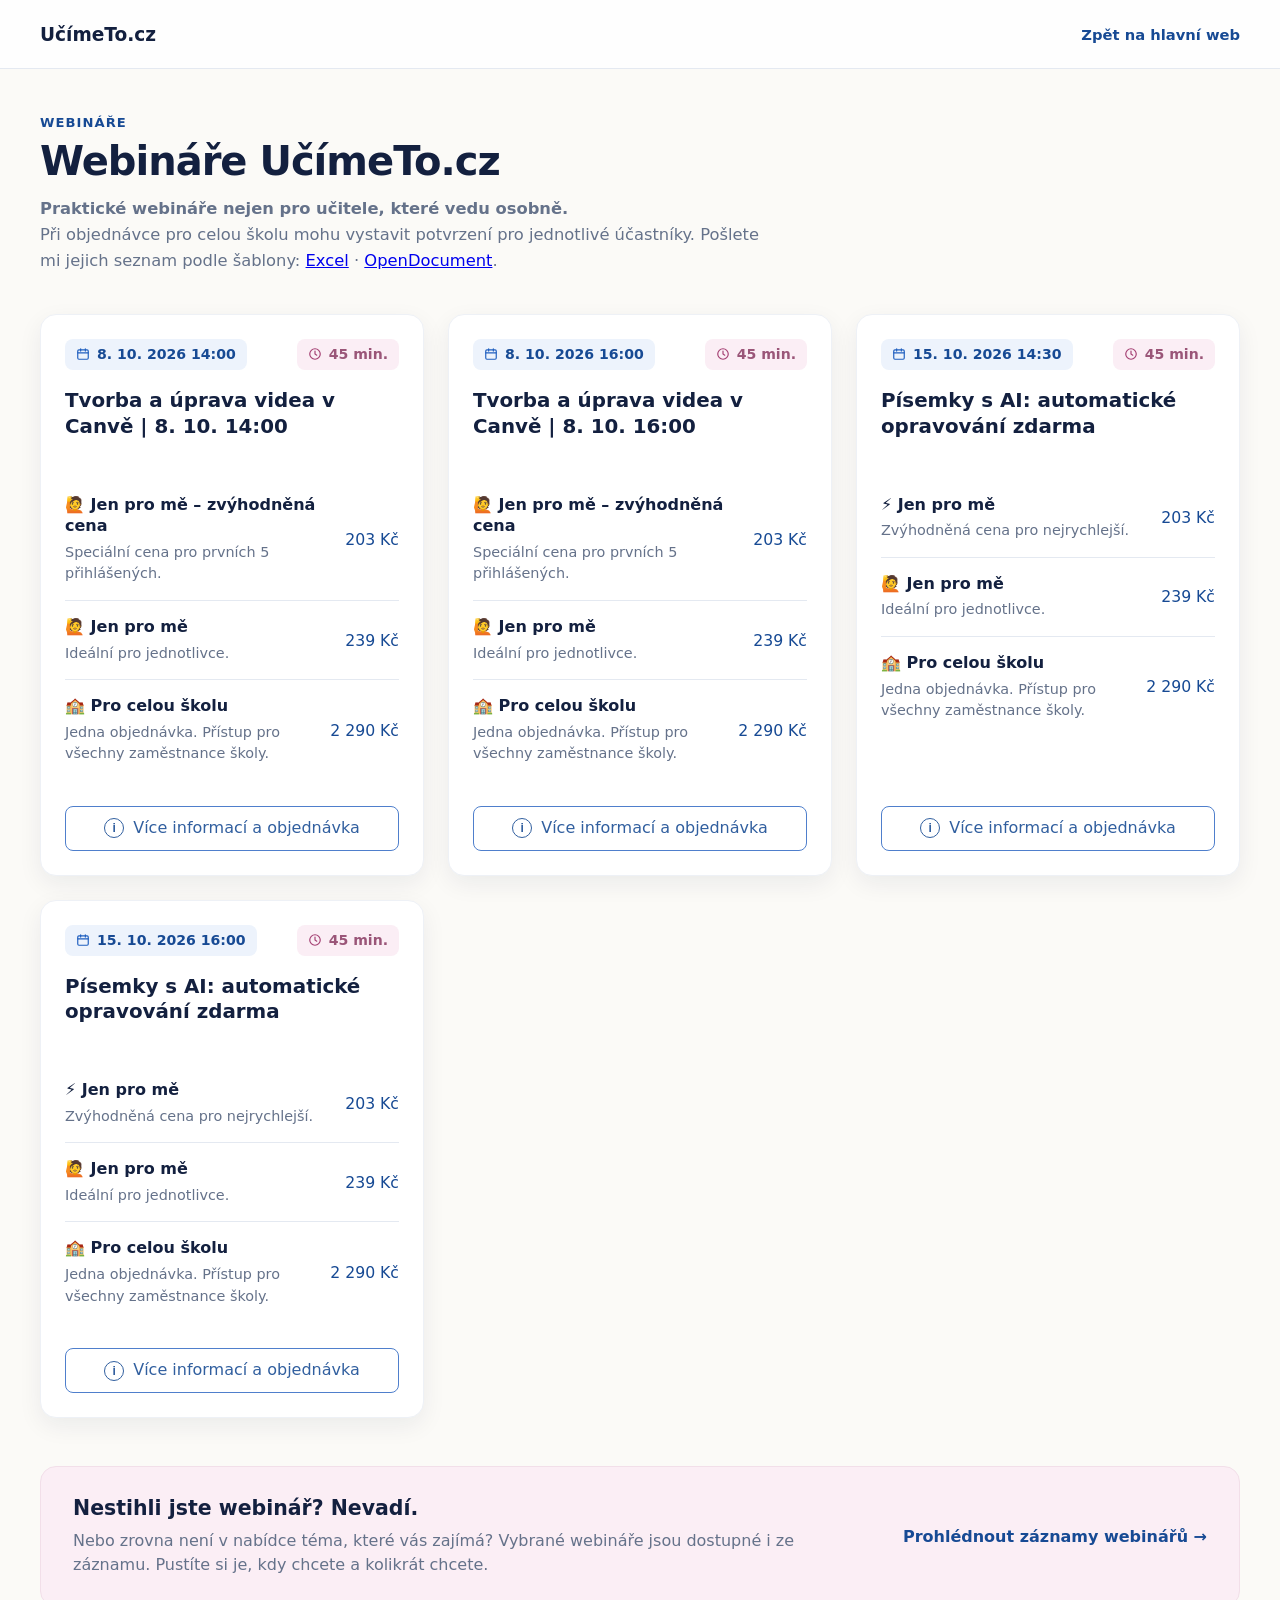
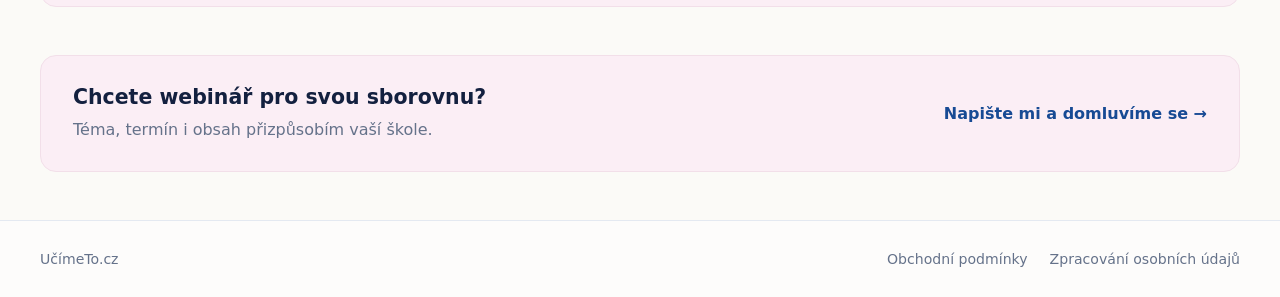
==== commit 2f7ca55c: "Aktualizace e-shopu s webináři" ====
--- a/eshop/index.html
+++ b/eshop/index.html
@@ -26,76 +26,6 @@
   <main class="webinars">
     <article class="webinar-card">
   <div class="webinar-meta">
-    <div class="webinar-date">24. 9. 2026 14:00</div>
-    <div class="webinar-duration">45 min.</div>
-  </div>
-
-  <h2 class="webinar-title">AI Act: nová pravidla pro používání AI ve škole | 24. 9. 14:00</h2>
-
-  <div class="webinar-prices">
-    <div class="webinar-price">
-    <div class="variant-name">🙋 Jen pro mě – zvýhodněná cena</div>
-    <div class="variant-description">Speciální cena pro prvních 5 přihlášených.</div>
-    <div class="variant-price">203 Kč</div>
-  </div>
-    <div class="webinar-price">
-    <div class="variant-name">🙋 Jen pro mě</div>
-    <div class="variant-description">Ideální pro jednotlivce.</div>
-    <div class="variant-price">239 Kč</div>
-  </div>
-    <div class="webinar-price">
-    <div class="variant-name">🏫 Pro celou školu</div>
-    <div class="variant-description">Jedna objednávka. Přístup pro všechny zaměstnance školy.</div>
-    <div class="variant-price">2 290 Kč</div>
-  </div>
-  </div>
-
-  <a
-    class="webinar-button"
-    href="https://form.simpleshop.cz/YPbKl"
-    target="_blank"
-    rel="noopener noreferrer"
-  >
-    Více informací a objednávka
-  </a>
-</article>
-<article class="webinar-card">
-  <div class="webinar-meta">
-    <div class="webinar-date">24. 9. 2026 16:00</div>
-    <div class="webinar-duration">45 min.</div>
-  </div>
-
-  <h2 class="webinar-title">AI Act: nová pravidla pro používání AI ve škole | 24. 9. 16:00</h2>
-
-  <div class="webinar-prices">
-    <div class="webinar-price">
-    <div class="variant-name">🙋 Jen pro mě – zvýhodněná cena</div>
-    <div class="variant-description">Speciální cena pro prvních 5 přihlášených.</div>
-    <div class="variant-price">203 Kč</div>
-  </div>
-    <div class="webinar-price">
-    <div class="variant-name">🙋 Jen pro mě</div>
-    <div class="variant-description">Ideální pro jednotlivce.</div>
-    <div class="variant-price">239 Kč</div>
-  </div>
-    <div class="webinar-price">
-    <div class="variant-name">🏫 Pro celou školu</div>
-    <div class="variant-description">Jedna objednávka. Přístup pro všechny zaměstnance školy.</div>
-    <div class="variant-price">2 290 Kč</div>
-  </div>
-  </div>
-
-  <a
-    class="webinar-button"
-    href="https://form.simpleshop.cz/zQlRx"
-    target="_blank"
-    rel="noopener noreferrer"
-  >
-    Více informací a objednávka
-  </a>
-</article>
-<article class="webinar-card">
-  <div class="webinar-meta">
     <div class="webinar-date">8. 10. 2026 14:00</div>
     <div class="webinar-duration">45 min.</div>
   </div>
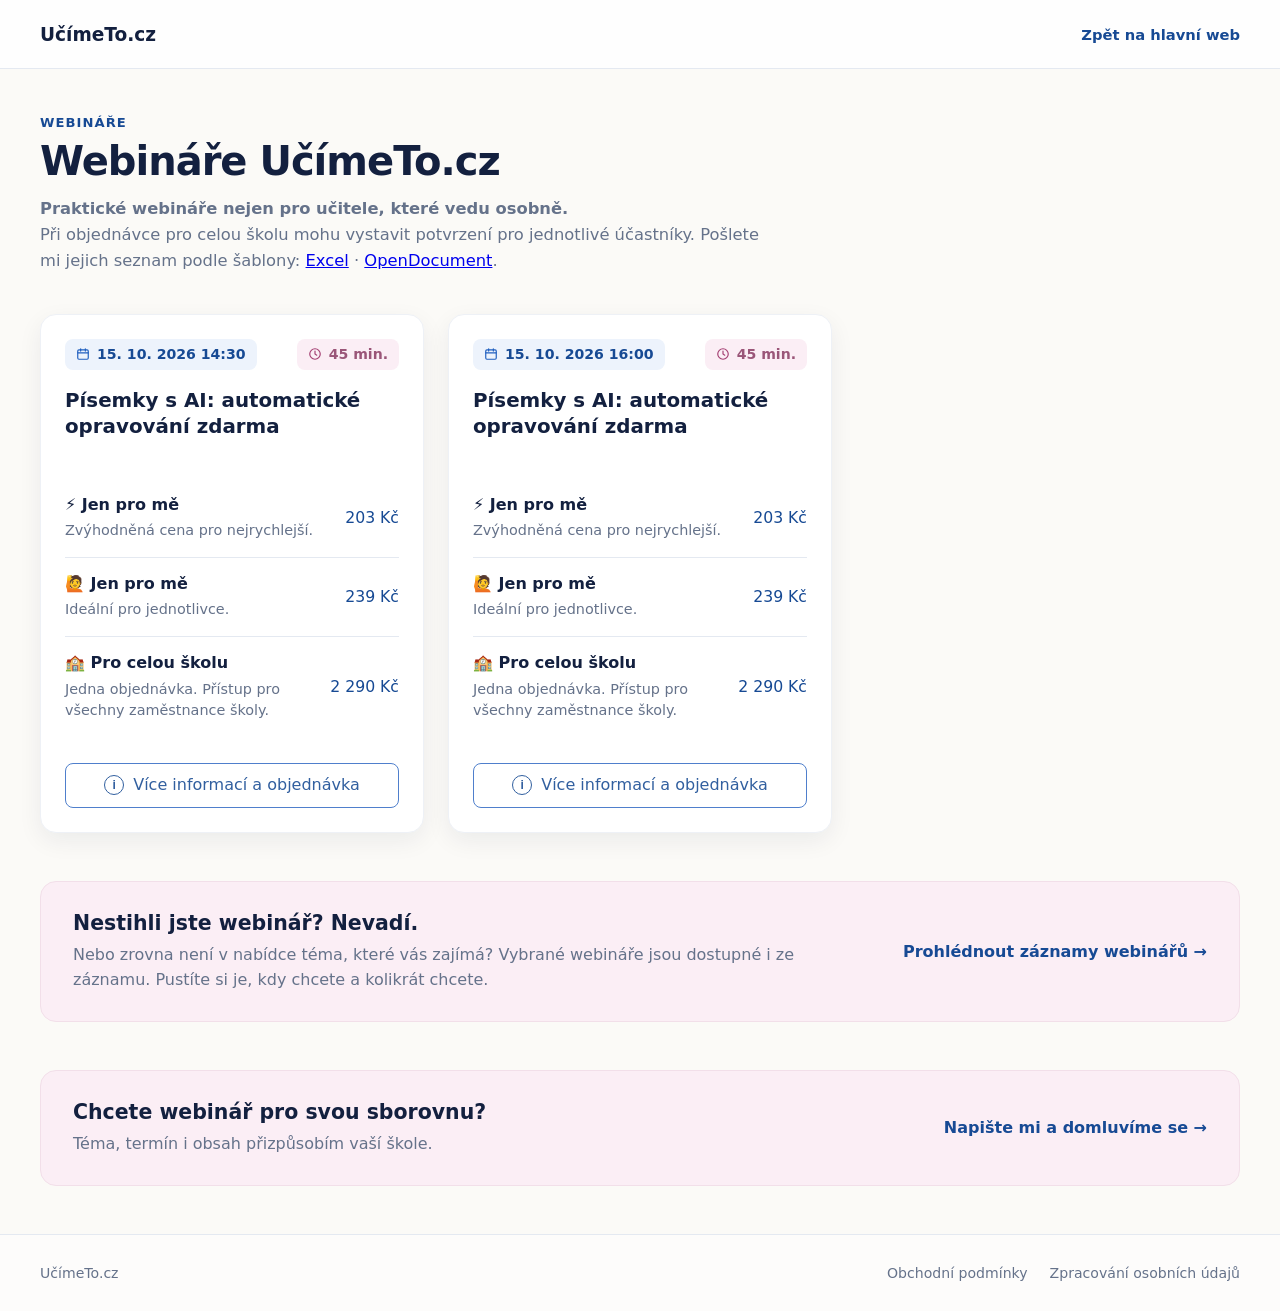
==== commit 3fbf2938: "Aktualizace e-shopu s webináři" ====
--- a/eshop/index.html
+++ b/eshop/index.html
@@ -25,76 +25,6 @@
 
   <main class="webinars">
     <article class="webinar-card">
-  <div class="webinar-meta">
-    <div class="webinar-date">8. 10. 2026 14:00</div>
-    <div class="webinar-duration">45 min.</div>
-  </div>
-
-  <h2 class="webinar-title">Tvorba a úprava videa v Canvě | 8. 10. 14:00</h2>
-
-  <div class="webinar-prices">
-    <div class="webinar-price">
-    <div class="variant-name">🙋 Jen pro mě – zvýhodněná cena</div>
-    <div class="variant-description">Speciální cena pro prvních 5 přihlášených.</div>
-    <div class="variant-price">203 Kč</div>
-  </div>
-    <div class="webinar-price">
-    <div class="variant-name">🙋 Jen pro mě</div>
-    <div class="variant-description">Ideální pro jednotlivce.</div>
-    <div class="variant-price">239 Kč</div>
-  </div>
-    <div class="webinar-price">
-    <div class="variant-name">🏫 Pro celou školu</div>
-    <div class="variant-description">Jedna objednávka. Přístup pro všechny zaměstnance školy.</div>
-    <div class="variant-price">2 290 Kč</div>
-  </div>
-  </div>
-
-  <a
-    class="webinar-button"
-    href="https://form.simpleshop.cz/KbW2m"
-    target="_blank"
-    rel="noopener noreferrer"
-  >
-    Více informací a objednávka
-  </a>
-</article>
-<article class="webinar-card">
-  <div class="webinar-meta">
-    <div class="webinar-date">8. 10. 2026 16:00</div>
-    <div class="webinar-duration">45 min.</div>
-  </div>
-
-  <h2 class="webinar-title">Tvorba a úprava videa v Canvě | 8. 10. 16:00</h2>
-
-  <div class="webinar-prices">
-    <div class="webinar-price">
-    <div class="variant-name">🙋 Jen pro mě – zvýhodněná cena</div>
-    <div class="variant-description">Speciální cena pro prvních 5 přihlášených.</div>
-    <div class="variant-price">203 Kč</div>
-  </div>
-    <div class="webinar-price">
-    <div class="variant-name">🙋 Jen pro mě</div>
-    <div class="variant-description">Ideální pro jednotlivce.</div>
-    <div class="variant-price">239 Kč</div>
-  </div>
-    <div class="webinar-price">
-    <div class="variant-name">🏫 Pro celou školu</div>
-    <div class="variant-description">Jedna objednávka. Přístup pro všechny zaměstnance školy.</div>
-    <div class="variant-price">2 290 Kč</div>
-  </div>
-  </div>
-
-  <a
-    class="webinar-button"
-    href="https://form.simpleshop.cz/Aap6X"
-    target="_blank"
-    rel="noopener noreferrer"
-  >
-    Více informací a objednávka
-  </a>
-</article>
-<article class="webinar-card">
   <div class="webinar-meta">
     <div class="webinar-date">15. 10. 2026 14:30</div>
     <div class="webinar-duration">45 min.</div>
